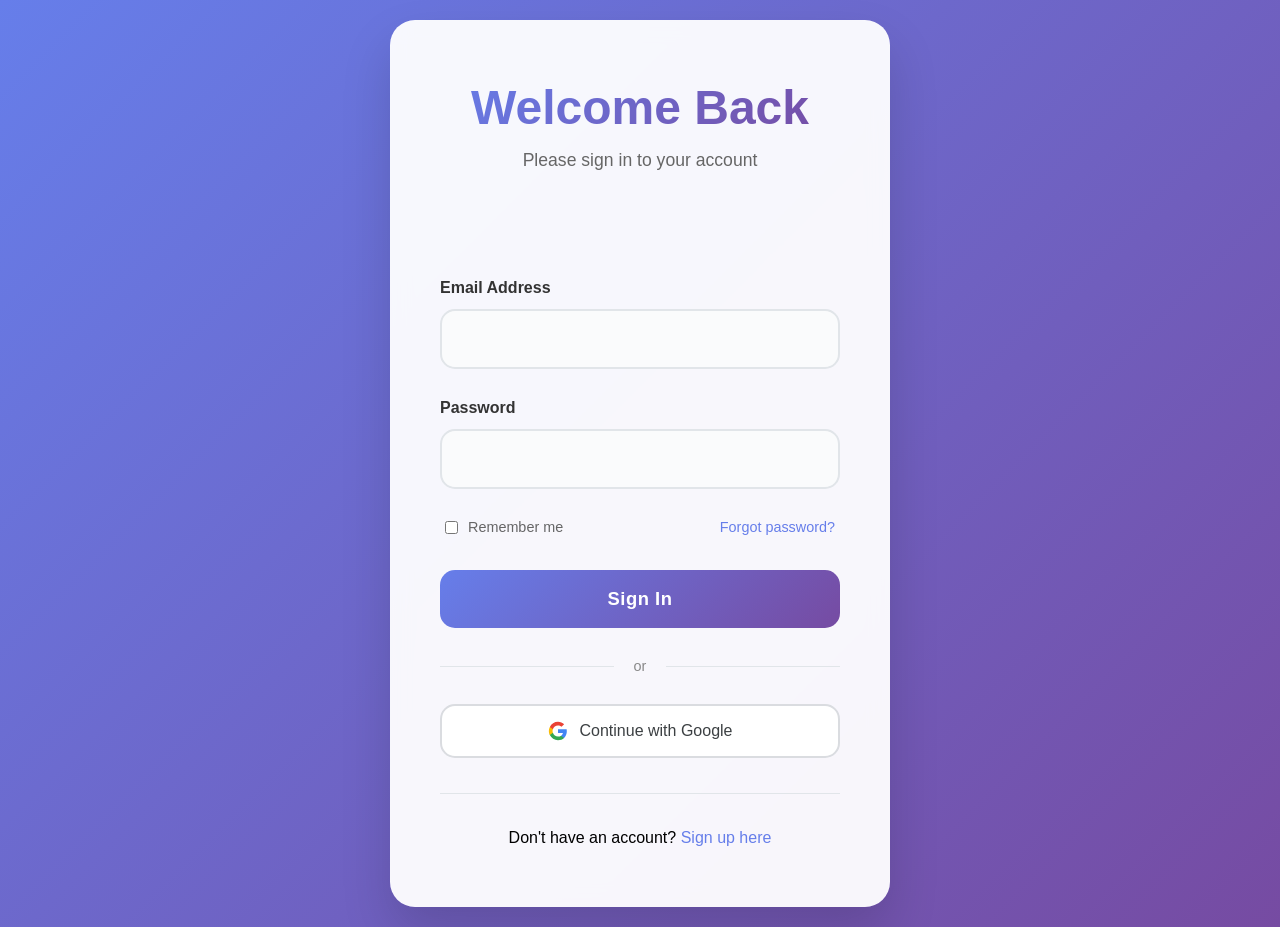
==== index.html @ 668a7d81 "Add files via upload" ====
<!DOCTYPE html>
<html lang="en">
<head>
    <meta charset="UTF-8">
    <meta name="viewport" content="width=device-width, initial-scale=1.0">
    <title>Login</title>
    <script src="https://accounts.google.com/gsi/client" async defer></script>
    <link rel="stylesheet" href="styles.css">
</head>
<body>
    <div class="login-container">
        <div class="login-header">
            <h1>Welcome Back</h1>
            <p>Please sign in to your account</p>
        </div>

        <div id="successMessage" class="success-message">
            Login successful! Redirecting...
        </div>

        <form id="loginForm">
            <div class="form-group">
                <label for="email">Email Address</label>
                <input type="email" id="email" name="email" required>
                <div class="error-message" id="emailError"></div>
            </div>

            <div class="form-group">
                <label for="password">Password</label>
                <input type="password" id="password" name="password" required>
                <div class="error-message" id="passwordError"></div>
            </div>

            <div class="form-options">
                <div class="remember-me">
                    <input type="checkbox" id="remember" name="remember">
                    <label for="remember">Remember me</label>
                </div>
                <a href="forgot-password.html" class="forgot-password">Forgot password?</a>
            </div>

            <button type="submit" class="login-btn" id="loginBtn">
                <span class="btn-text">Sign In</span>
                <div class="spinner"></div>
            </button>
        </form>

        <div class="divider">
            <span>or</span>
        </div>

        <!-- Custom Google Sign-In Button -->
        <button class="google-btn" id="googleLoginBtn">
            <svg class="google-icon" viewBox="0 0 24 24" width="20" height="20">
                <path fill="#4285F4" d="M22.56 12.25c0-.78-.07-1.53-.2-2.25H12v4.26h5.92c-.26 1.37-1.04 2.53-2.21 3.31v2.77h3.57c2.08-1.92 3.28-4.74 3.28-8.09z"/>
                <path fill="#34A853" d="M12 23c2.97 0 5.46-.98 7.28-2.66l-3.57-2.77c-.98.66-2.23 1.06-3.71 1.06-2.86 0-5.29-1.93-6.16-4.53H2.18v2.84C3.99 20.53 7.7 23 12 23z"/>
                <path fill="#FBBC05" d="M5.84 14.09c-.22-.66-.35-1.36-.35-2.09s.13-1.43.35-2.09V7.07H2.18C1.43 8.55 1 10.22 1 12s.43 3.45 1.18 4.93l2.85-2.22.81-.62z"/>
                <path fill="#EA4335" d="M12 5.38c1.62 0 3.06.56 4.21 1.64l3.15-3.15C17.45 2.09 14.97 1 12 1 7.7 1 3.99 3.47 2.18 7.07l3.66 2.84c.87-2.6 3.3-4.53 6.16-4.53z"/>
            </svg>
            <span>Continue with Google</span>
        </button>

        <!-- Hidden Google Sign-In Button (for actual OAuth) -->
        <div id="g_id_onload"
             data-client_id="YOUR_GOOGLE_CLIENT_ID_HERE"
             data-context="signin"
             data-ux_mode="redirect"
             data-login_uri="YOUR_CURRENT_PAGE_URL"
             data-callback="handleCredentialResponse"
             data-auto_prompt="false"
             data-cancel_on_tap_outside="true">
        </div>

        <!-- Popup blocked notice -->
        <div id="popupBlockedNotice" style="display: none; background: #fff3cd; color: #856404; padding: 10px; border-radius: 8px; margin-bottom: 15px; border: 1px solid #ffeaa7; font-size: 14px;">
            <strong>Popup Blocked?</strong> Please allow popups for this site or try the alternative login method below.
        </div>

        <div class="signup-link">
            Don't have an account? <a href="signup.html">Sign up here</a>
        </div>
    </div>

    <script src="script.js"></script>
</body>
</html>
---- styles.css ----
* {
    margin: 0;
    padding: 0;
    box-sizing: border-box;
}

body {
    font-family: 'Segoe UI', Tahoma, Geneva, Verdana, sans-serif;
    background: linear-gradient(135deg, #667eea 0%, #764ba2 100%);
    min-height: 100vh;
    display: flex;
    align-items: center;
    justify-content: center;
    padding: 20px;
}

.login-container {
    background: rgba(255, 255, 255, 0.95);
    backdrop-filter: blur(10px);
    padding: 60px 50px;
    border-radius: 25px;
    box-shadow: 0 25px 50px rgba(0, 0, 0, 0.15);
    width: 100%;
    max-width: 500px;
    transform: translateY(20px);
    opacity: 0;
    animation: slideUp 0.6s ease-out forwards;
}

@keyframes slideUp {
    to {
        transform: translateY(0);
        opacity: 1;
    }
}

.login-header {
    text-align: center;
    margin-bottom: 40px;
}

.login-header h1 {
    color: #333;
    font-size: 3rem;
    margin-bottom: 15px;
    background: linear-gradient(135deg, #667eea, #764ba2);
    -webkit-background-clip: text;
    -webkit-text-fill-color: transparent;
    background-clip: text;
    font-weight: 700;
}

.login-header p {
    color: #666;
    font-size: 1.1rem;
    font-weight: 400;
}

.form-group {
    margin-bottom: 30px;
    position: relative;
}

.form-group label {
    display: block;
    margin-bottom: 12px;
    color: #333;
    font-weight: 600;
    font-size: 1rem;
    transition: color 0.3s ease;
}

.form-group input {
    width: 100%;
    padding: 18px 20px;
    border: 2px solid #e1e5e9;
    border-radius: 15px;
    font-size: 1.05rem;
    transition: all 0.3s ease;
    background: #fafbfc;
}

.form-group input:focus {
    outline: none;
    border-color: #667eea;
    background: white;
    box-shadow: 0 0 0 3px rgba(102, 126, 234, 0.1);
    transform: translateY(-2px);
}

.form-group input:focus + .form-icon {
    color: #667eea;
    transform: scale(1.1);
}

.form-group.error input {
    border-color: #e74c3c;
    animation: shake 0.5s ease-in-out;
}

.form-group.success input {
    border-color: #27ae60;
}

@keyframes shake {
    0%, 100% { transform: translateX(0); }
    25% { transform: translateX(-5px); }
    75% { transform: translateX(5px); }
}

.error-message {
    color: #e74c3c;
    font-size: 0.875rem;
    margin-top: 5px;
    opacity: 0;
    transform: translateY(-10px);
    transition: all 0.3s ease;
}

.error-message.show {
    opacity: 1;
    transform: translateY(0);
}

.form-options {
    display: flex;
    justify-content: space-between;
    align-items: center;
    margin-bottom: 35px;
    padding: 0 5px;
}

.remember-me {
    display: flex;
    align-items: center;
    gap: 10px;
}

.remember-me input[type="checkbox"] {
    width: auto;
    margin: 0;
}

.remember-me label {
    margin: 0;
    color: #666;
    font-size: 0.9rem;
    cursor: pointer;
}

.forgot-password {
    color: #667eea;
    text-decoration: none;
    font-size: 0.9rem;
    transition: color 0.3s ease;
}

.forgot-password:hover {
    color: #764ba2;
}

.login-btn {
    width: 100%;
    padding: 18px 20px;
    background: linear-gradient(135deg, #667eea 0%, #764ba2 100%);
    color: white;
    border: none;
    border-radius: 15px;
    font-size: 1.15rem;
    font-weight: 700;
    cursor: pointer;
    transition: all 0.3s ease;
    position: relative;
    overflow: hidden;
    letter-spacing: 0.5px;
}

.login-btn:hover {
    transform: translateY(-2px);
    box-shadow: 0 10px 25px rgba(102, 126, 234, 0.3);
}

.login-btn:active {
    transform: translateY(0);
}

.login-btn.loading {
    pointer-events: none;
    opacity: 0.8;
}

.login-btn .spinner {
    display: none;
    width: 20px;
    height: 20px;
    border: 2px solid transparent;
    border-top: 2px solid white;
    border-radius: 50%;
    animation: spin 1s linear infinite;
    margin: 0 auto;
}

.login-btn.loading .spinner {
    display: block;
}

.login-btn.loading .btn-text {
    display: none;
}

@keyframes spin {
    to { transform: rotate(360deg); }
}

.signup-link {
    text-align: center;
    margin-top: 35px;
    padding-top: 35px;
    border-top: 1px solid #e1e5e9;
}

.divider {
    display: flex;
    align-items: center;
    margin: 30px 0;
    color: #666;
}

.divider::before,
.divider::after {
    content: '';
    flex: 1;
    height: 1px;
    background: #e1e5e9;
}

.divider span {
    padding: 0 20px;
    font-size: 0.9rem;
    font-weight: 500;
    color: #888;
}

.google-btn {
    width: 100%;
    padding: 15px 20px;
    background: white;
    border: 2px solid #dadce0;
    border-radius: 15px;
    color: #3c4043;
    font-size: 1rem;
    font-weight: 500;
    cursor: pointer;
    transition: all 0.3s ease;
    display: flex;
    align-items: center;
    justify-content: center;
    gap: 12px;
    margin-bottom: 20px;
    position: relative;
    overflow: hidden;
}

.google-btn:hover {
    background: #f8f9fa;
    border-color: #c1c7cd;
    transform: translateY(-2px);
    box-shadow: 0 8px 20px rgba(0, 0, 0, 0.12);
}

.google-btn:active {
    transform: translateY(0);
    box-shadow: 0 4px 10px rgba(0, 0, 0, 0.08);
}

.google-btn.loading {
    pointer-events: none;
    opacity: 0.7;
}

.google-btn .google-icon {
    flex-shrink: 0;
    transition: transform 0.3s ease;
}

.google-btn:hover .google-icon {
    transform: scale(1.1);
}

.google-btn .spinner {
    display: none;
    width: 16px;
    height: 16px;
    border: 2px solid transparent;
    border-top: 2px solid #4285f4;
    border-radius: 50%;
    animation: spin 1s linear infinite;
    margin-right: 8px;
}

.google-btn.loading .spinner {
    display: block;
}

.google-btn.loading .google-icon,
.google-btn.loading span {
    display: none;
}

.signup-link a {
    color: #667eea;
    text-decoration: none;
    font-weight: 500;
    transition: color 0.3s ease;
}

.signup-link a:hover {
    color: #764ba2;
}

.success-message {
    background: linear-gradient(135deg, #27ae60, #2ecc71);
    color: white;
    padding: 15px;
    border-radius: 12px;
    margin-bottom: 20px;
    opacity: 0;
    transform: translateY(-20px);
    transition: all 0.3s ease;
}

.success-message.show {
    opacity: 1;
    transform: translateY(0);
}

/* Google Sign-In Button Custom Styling */
.google-signin-container {
    width: 100%;
    margin-bottom: 20px;
}

/* Hide default Google button and use custom styling */
.google-signin-container > div {
    width: 100% !important;
}

@media (max-width: 480px) {
    .login-container {
        padding: 40px 30px;
        margin: 15px;
    }
    
    .login-header h1 {
        font-size: 2.5rem;
    }
}
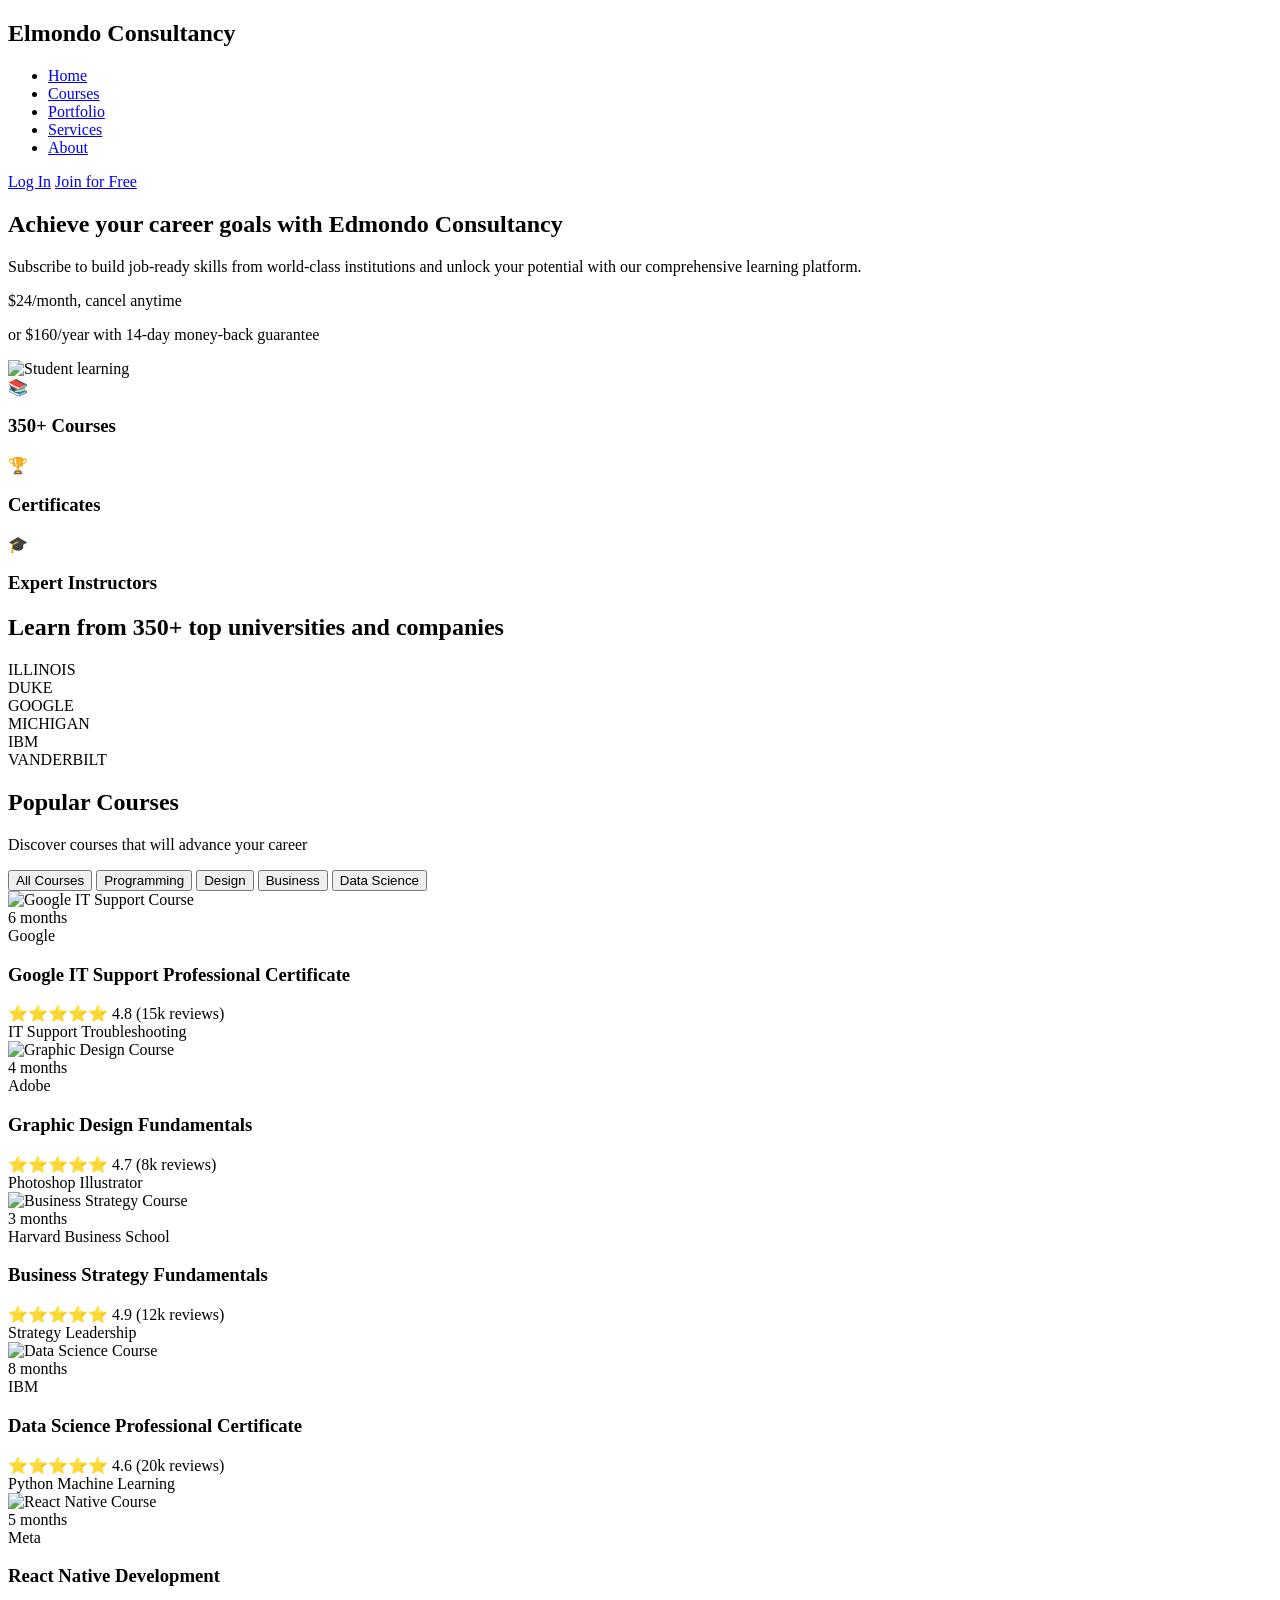
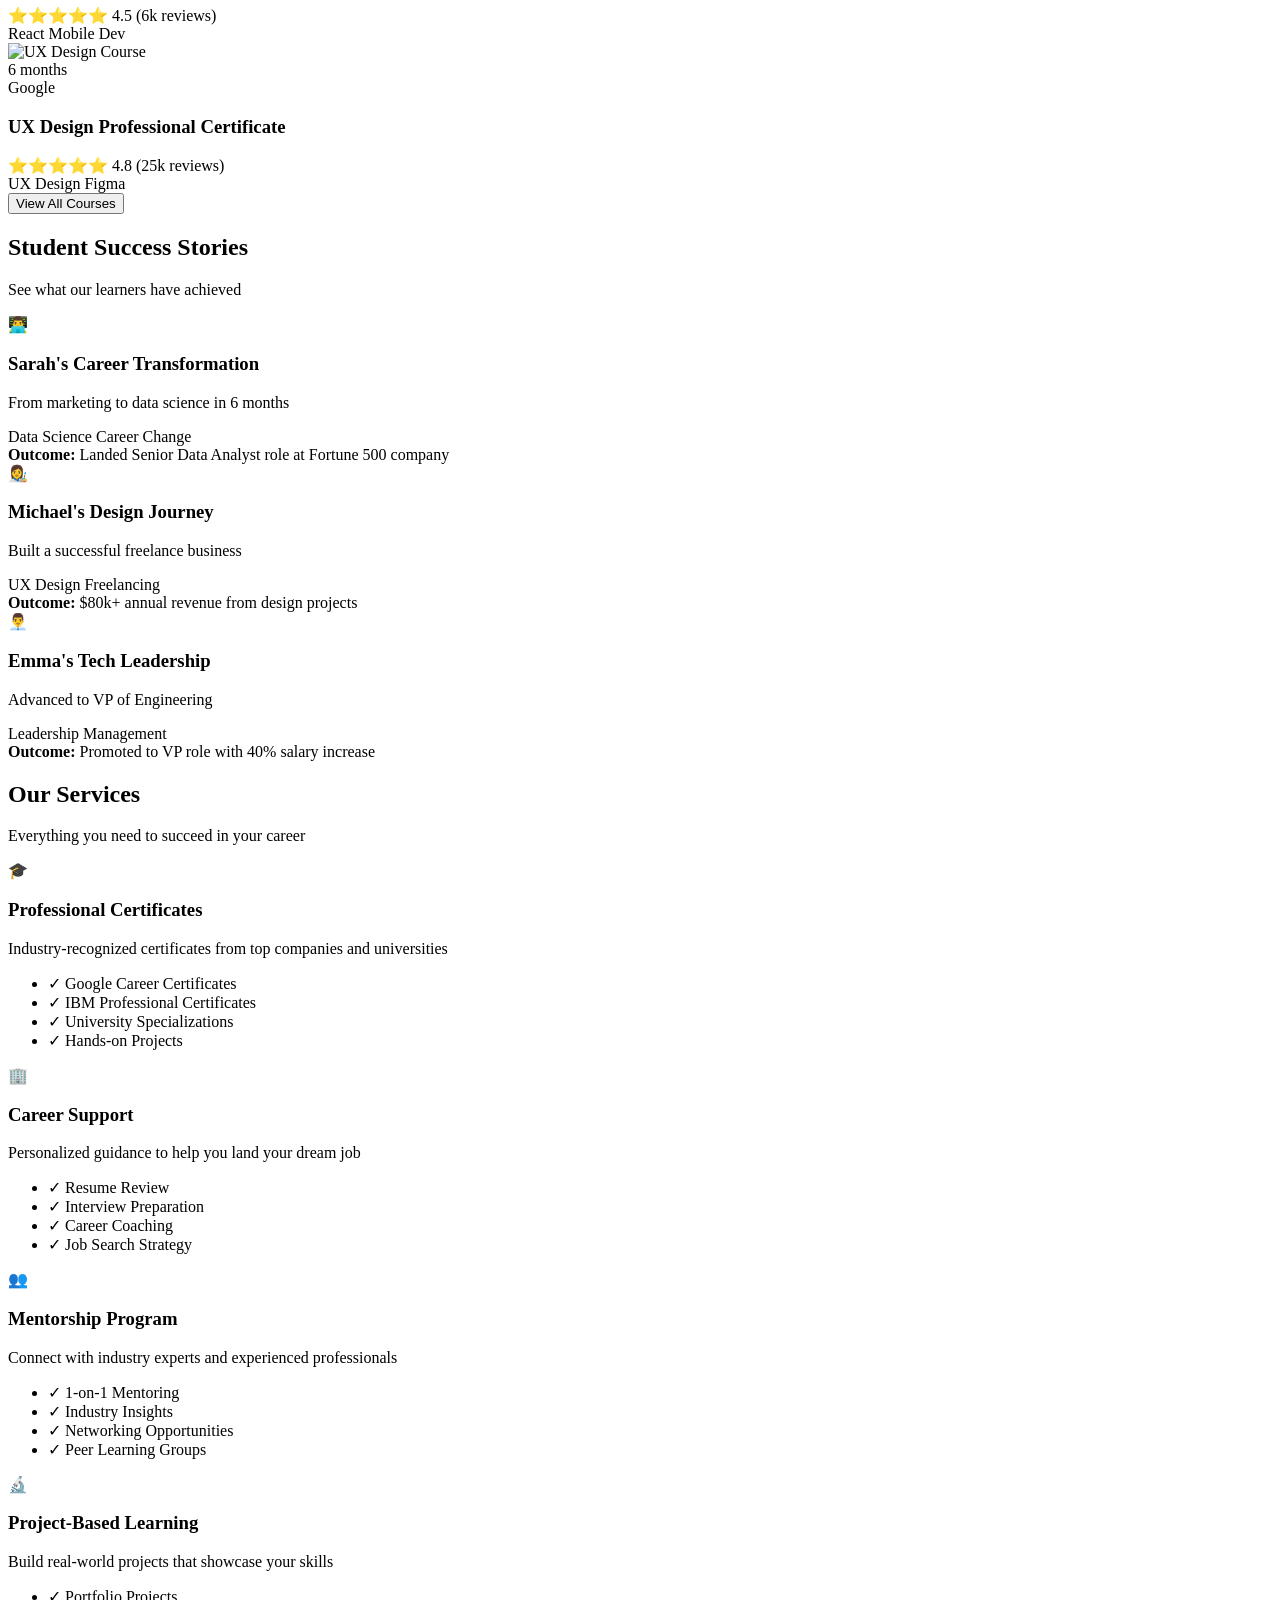
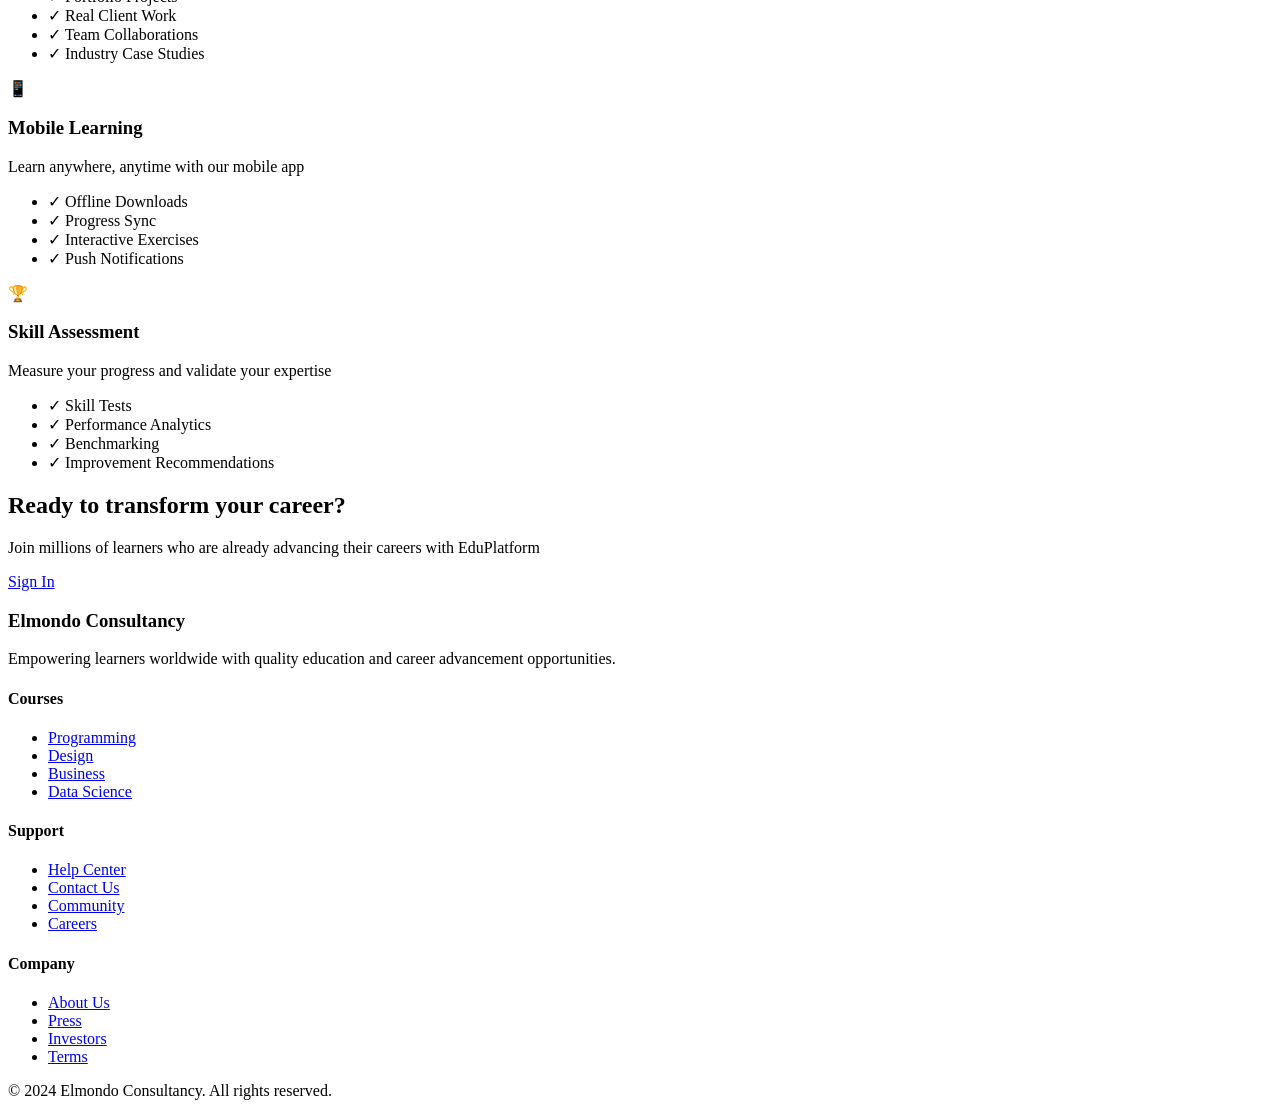
==== commit e6173fe4: "Update index.html" ====
--- a/index.html
+++ b/index.html
@@ -3,84 +3,459 @@
 <head>
     <meta charset="UTF-8">
     <meta name="viewport" content="width=device-width, initial-scale=1.0">
-    <title>Login</title>
-    <script src="https://accounts.google.com/gsi/client" async defer></script>
-    <link rel="stylesheet" href="styles.css">
+    <title>EduPlatform - Learn from the Best</title>
+    <link rel="stylesheet" href="homepage-styles.css">
 </head>
 <body>
-    <div class="login-container">
-        <div class="login-header">
-            <h1>Welcome Back</h1>
-            <p>Please sign in to your account</p>
-        </div>
-
-        <div id="successMessage" class="success-message">
-            Login successful! Redirecting...
-        </div>
-
-        <form id="loginForm">
-            <div class="form-group">
-                <label for="email">Email Address</label>
-                <input type="email" id="email" name="email" required>
-                <div class="error-message" id="emailError"></div>
-            </div>
-
-            <div class="form-group">
-                <label for="password">Password</label>
-                <input type="password" id="password" name="password" required>
-                <div class="error-message" id="passwordError"></div>
-            </div>
-
-            <div class="form-options">
-                <div class="remember-me">
-                    <input type="checkbox" id="remember" name="remember">
-                    <label for="remember">Remember me</label>
-                </div>
-                <a href="forgot-password.html" class="forgot-password">Forgot password?</a>
-            </div>
-
-            <button type="submit" class="login-btn" id="loginBtn">
-                <span class="btn-text">Sign In</span>
-                <div class="spinner"></div>
-            </button>
-        </form>
-
-        <div class="divider">
-            <span>or</span>
-        </div>
-
-        <!-- Custom Google Sign-In Button -->
-        <button class="google-btn" id="googleLoginBtn">
-            <svg class="google-icon" viewBox="0 0 24 24" width="20" height="20">
-                <path fill="#4285F4" d="M22.56 12.25c0-.78-.07-1.53-.2-2.25H12v4.26h5.92c-.26 1.37-1.04 2.53-2.21 3.31v2.77h3.57c2.08-1.92 3.28-4.74 3.28-8.09z"/>
-                <path fill="#34A853" d="M12 23c2.97 0 5.46-.98 7.28-2.66l-3.57-2.77c-.98.66-2.23 1.06-3.71 1.06-2.86 0-5.29-1.93-6.16-4.53H2.18v2.84C3.99 20.53 7.7 23 12 23z"/>
-                <path fill="#FBBC05" d="M5.84 14.09c-.22-.66-.35-1.36-.35-2.09s.13-1.43.35-2.09V7.07H2.18C1.43 8.55 1 10.22 1 12s.43 3.45 1.18 4.93l2.85-2.22.81-.62z"/>
-                <path fill="#EA4335" d="M12 5.38c1.62 0 3.06.56 4.21 1.64l3.15-3.15C17.45 2.09 14.97 1 12 1 7.7 1 3.99 3.47 2.18 7.07l3.66 2.84c.87-2.6 3.3-4.53 6.16-4.53z"/>
-            </svg>
-            <span>Continue with Google</span>
-        </button>
-
-        <!-- Hidden Google Sign-In Button (for actual OAuth) -->
-        <div id="g_id_onload"
-             data-client_id="YOUR_GOOGLE_CLIENT_ID_HERE"
-             data-context="signin"
-             data-ux_mode="redirect"
-             data-login_uri="YOUR_CURRENT_PAGE_URL"
-             data-callback="handleCredentialResponse"
-             data-auto_prompt="false"
-             data-cancel_on_tap_outside="true">
-        </div>
-
-        <!-- Popup blocked notice -->
-        <div id="popupBlockedNotice" style="display: none; background: #fff3cd; color: #856404; padding: 10px; border-radius: 8px; margin-bottom: 15px; border: 1px solid #ffeaa7; font-size: 14px;">
-            <strong>Popup Blocked?</strong> Please allow popups for this site or try the alternative login method below.
-        </div>
-
-        <div class="signup-link">
-            Don't have an account? <a href="signup.html">Sign up here</a>
-        </div>
-    </div>
-
-    <script src="script.js"></script>
+    <!-- Navigation -->
+    <nav class="navbar">
+        <div class="nav-container">
+            <div class="nav-logo">
+                <h2>Elmondo Consultancy</h2>
+            </div>
+            <ul class="nav-menu">
+                <li class="nav-item">
+                    <a href="#home" class="nav-link">Home</a>
+                </li>
+                <li class="nav-item">
+                    <a href="#courses" class="nav-link">Courses</a>
+                </li>
+                <li class="nav-item">
+                    <a href="#portfolio" class="nav-link">Portfolio</a>
+                </li>
+                <li class="nav-item">
+                    <a href="#services" class="nav-link">Services</a>
+                </li>
+                <li class="nav-item">
+                    <a href="#about" class="nav-link">About</a>
+                </li>
+            </ul>
+            <div class="nav-auth">
+                <a href="login.html" class="login-link">Log In</a>
+                <a href="signup.html" class="signup-btn">Join for Free</a>
+            </div>
+            <div class="hamburger">
+                <span class="bar"></span>
+                <span class="bar"></span>
+                <span class="bar"></span>
+            </div>
+        </div>
+    </nav>
+
+    <!-- Hero Section -->
+    <section id="home" class="hero">
+        <div class="hero-container">
+            <div class="hero-content">
+                <h1 class="hero-title">
+                    Achieve your career goals with
+                    <span class="highlight">Edmondo Consultancy</span>
+                </h1>
+                <p class="hero-description">
+                    Subscribe to build job-ready skills from world-class institutions and unlock your potential with our comprehensive learning platform.
+                </p>
+                <div class="hero-pricing">
+                    <p class="pricing-text">$24/month, cancel anytime</p>
+                </div>
+                <div class="hero-buttons">
+                    <p class="guarantee-text">or $160/year with 14-day money-back guarantee</p>
+                </div>
+            </div>
+            <div class="hero-image">
+                <div class="hero-visual">
+                    <!-- Replace the src attribute with your image path -->
+                    <img src="your-hero-image.jpg" alt="Student learning" class="main-hero-image">
+                    
+                    <!-- Floating cards overlay on the image -->
+                    <div class="floating-card card-1">
+                        <div class="card-icon">📚</div>
+                        <h3>350+ Courses</h3>
+                    </div>
+                    <div class="floating-card card-2">
+                        <div class="card-icon">🏆</div>
+                        <h3>Certificates</h3>
+                    </div>
+                    <div class="floating-card card-3">
+                        <div class="card-icon">🎓</div>
+                        <h3>Expert Instructors</h3>
+                    </div>
+                </div>
+            </div>
+        </div>
+    </section>
+
+    <!-- Universities Section -->
+    <section class="universities">
+        <div class="container">
+            <h2 class="section-title">Learn from 350+ top universities and companies</h2>
+            <div class="universities-grid">
+                <div class="university-logo">
+                    <div class="logo-placeholder">ILLINOIS</div>
+                </div>
+                <div class="university-logo">
+                    <div class="logo-placeholder">DUKE</div>
+                </div>
+                <div class="university-logo">
+                    <div class="logo-placeholder">GOOGLE</div>
+                </div>
+                <div class="university-logo">
+                    <div class="logo-placeholder">MICHIGAN</div>
+                </div>
+                <div class="university-logo">
+                    <div class="logo-placeholder">IBM</div>
+                </div>
+                <div class="university-logo">
+                    <div class="logo-placeholder">VANDERBILT</div>
+                </div>
+            </div>
+        </div>
+    </section>
+
+    <!-- Courses Section -->
+    <section id="courses" class="courses">
+        <div class="container">
+            <h2 class="section-title">Popular Courses</h2>
+            <p class="section-subtitle">Discover courses that will advance your career</p>
+            
+            <div class="course-categories">
+                <button class="category-btn active" data-category="all">All Courses</button>
+                <button class="category-btn" data-category="programming">Programming</button>
+                <button class="category-btn" data-category="design">Design</button>
+                <button class="category-btn" data-category="business">Business</button>
+                <button class="category-btn" data-category="data">Data Science</button>
+            </div>
+
+            <div class="courses-grid">
+                <div class="course-card" data-category="programming">
+                    <div class="course-image">
+                        <img src="images/google-it-support.jpg" alt="Google IT Support Course" class="course-img">
+                        <div class="course-overlay">
+                            <span class="course-duration">6 months</span>
+                        </div>
+                    </div>
+                    <div class="course-content">
+                        <div class="course-provider">Google</div>
+                        <h3 class="course-title">Google IT Support Professional Certificate</h3>
+                        <div class="course-rating">
+                            <span class="stars">⭐⭐⭐⭐⭐</span>
+                            <span class="rating-text">4.8 (15k reviews)</span>
+                        </div>
+                        <div class="course-skills">
+                            <span class="skill-tag">IT Support</span>
+                            <span class="skill-tag">Troubleshooting</span>
+                        </div>
+                    </div>
+                </div>
+
+                <div class="course-card" data-category="design">
+                    <div class="course-image">
+                        <img src="images/graphic-design.jpg" alt="Graphic Design Course" class="course-img">
+                        <div class="course-overlay">
+                            <span class="course-duration">4 months</span>
+                        </div>
+                    </div>
+                    <div class="course-content">
+                        <div class="course-provider">Adobe</div>
+                        <h3 class="course-title">Graphic Design Fundamentals</h3>
+                        <div class="course-rating">
+                            <span class="stars">⭐⭐⭐⭐⭐</span>
+                            <span class="rating-text">4.7 (8k reviews)</span>
+                        </div>
+                        <div class="course-skills">
+                            <span class="skill-tag">Photoshop</span>
+                            <span class="skill-tag">Illustrator</span>
+                        </div>
+                    </div>
+                </div>
+
+                <div class="course-card" data-category="business">
+                    <div class="course-image">
+                        <img src="images/business-strategy.jpg" alt="Business Strategy Course" class="course-img">
+                        <div class="course-overlay">
+                            <span class="course-duration">3 months</span>
+                        </div>
+                    </div>
+                    <div class="course-content">
+                        <div class="course-provider">Harvard Business School</div>
+                        <h3 class="course-title">Business Strategy Fundamentals</h3>
+                        <div class="course-rating">
+                            <span class="stars">⭐⭐⭐⭐⭐</span>
+                            <span class="rating-text">4.9 (12k reviews)</span>
+                        </div>
+                        <div class="course-skills">
+                            <span class="skill-tag">Strategy</span>
+                            <span class="skill-tag">Leadership</span>
+                        </div>
+                    </div>
+                </div>
+
+                <div class="course-card" data-category="data">
+                    <div class="course-image">
+                        <img src="images/data-science.jpg" alt="Data Science Course" class="course-img">
+                        <div class="course-overlay">
+                            <span class="course-duration">8 months</span>
+                        </div>
+                    </div>
+                    <div class="course-content">
+                        <div class="course-provider">IBM</div>
+                        <h3 class="course-title">Data Science Professional Certificate</h3>
+                        <div class="course-rating">
+                            <span class="stars">⭐⭐⭐⭐⭐</span>
+                            <span class="rating-text">4.6 (20k reviews)</span>
+                        </div>
+                        <div class="course-skills">
+                            <span class="skill-tag">Python</span>
+                            <span class="skill-tag">Machine Learning</span>
+                        </div>
+                    </div>
+                </div>
+
+                <div class="course-card" data-category="programming">
+                    <div class="course-image">
+                        <img src="images/react-native.jpg" alt="React Native Course" class="course-img">
+                        <div class="course-overlay">
+                            <span class="course-duration">5 months</span>
+                        </div>
+                    </div>
+                    <div class="course-content">
+                        <div class="course-provider">Meta</div>
+                        <h3 class="course-title">React Native Development</h3>
+                        <div class="course-rating">
+                            <span class="stars">⭐⭐⭐⭐⭐</span>
+                            <span class="rating-text">4.5 (6k reviews)</span>
+                        </div>
+                        <div class="course-skills">
+                            <span class="skill-tag">React</span>
+                            <span class="skill-tag">Mobile Dev</span>
+                        </div>
+                    </div>
+                </div>
+
+                <div class="course-card" data-category="design">
+                    <div class="course-image">
+                        <img src="images/ux-design.jpg" alt="UX Design Course" class="course-img">
+                        <div class="course-overlay">
+                            <span class="course-duration">6 months</span>
+                        </div>
+                    </div>
+                    <div class="course-content">
+                        <div class="course-provider">Google</div>
+                        <h3 class="course-title">UX Design Professional Certificate</h3>
+                        <div class="course-rating">
+                            <span class="stars">⭐⭐⭐⭐⭐</span>
+                            <span class="rating-text">4.8 (25k reviews)</span>
+                        </div>
+                        <div class="course-skills">
+                            <span class="skill-tag">UX Design</span>
+                            <span class="skill-tag">Figma</span>
+                        </div>
+                    </div>
+                </div>
+            </div>
+
+            <div class="view-more">
+                <button class="view-more-btn">View All Courses</button>
+            </div>
+        </div>
+    </section>
+
+    <!-- Portfolio Section -->
+    <section id="portfolio" class="portfolio">
+        <div class="container">
+            <h2 class="section-title">Student Success Stories</h2>
+            <p class="section-subtitle">See what our learners have achieved</p>
+            
+            <div class="portfolio-grid">
+                <div class="portfolio-item">
+                    <div class="portfolio-image">
+                        <div class="portfolio-placeholder">👨‍💻</div>
+                    </div>
+                    <div class="portfolio-content">
+                        <h3>Sarah's Career Transformation</h3>
+                        <p>From marketing to data science in 6 months</p>
+                        <div class="portfolio-tags">
+                            <span class="tag">Data Science</span>
+                            <span class="tag">Career Change</span>
+                        </div>
+                        <div class="portfolio-outcome">
+                            <strong>Outcome:</strong> Landed Senior Data Analyst role at Fortune 500 company
+                        </div>
+                    </div>
+                </div>
+
+                <div class="portfolio-item">
+                    <div class="portfolio-image">
+                        <div class="portfolio-placeholder">👩‍🎨</div>
+                    </div>
+                    <div class="portfolio-content">
+                        <h3>Michael's Design Journey</h3>
+                        <p>Built a successful freelance business</p>
+                        <div class="portfolio-tags">
+                            <span class="tag">UX Design</span>
+                            <span class="tag">Freelancing</span>
+                        </div>
+                        <div class="portfolio-outcome">
+                            <strong>Outcome:</strong> $80k+ annual revenue from design projects
+                        </div>
+                    </div>
+                </div>
+
+                <div class="portfolio-item">
+                    <div class="portfolio-image">
+                        <div class="portfolio-placeholder">👨‍💼</div>
+                    </div>
+                    <div class="portfolio-content">
+                        <h3>Emma's Tech Leadership</h3>
+                        <p>Advanced to VP of Engineering</p>
+                        <div class="portfolio-tags">
+                            <span class="tag">Leadership</span>
+                            <span class="tag">Management</span>
+                        </div>
+                        <div class="portfolio-outcome">
+                            <strong>Outcome:</strong> Promoted to VP role with 40% salary increase
+                        </div>
+                    </div>
+                </div>
+            </div>
+        </div>
+    </section>
+
+    <!-- Services Section -->
+    <section id="services" class="services">
+        <div class="container">
+            <h2 class="section-title">Our Services</h2>
+            <p class="section-subtitle">Everything you need to succeed in your career</p>
+            
+            <div class="services-grid">
+                <div class="service-card">
+                    <div class="service-icon">🎓</div>
+                    <h3>Professional Certificates</h3>
+                    <p>Industry-recognized certificates from top companies and universities</p>
+                    <ul class="service-features">
+                        <li>✓ Google Career Certificates</li>
+                        <li>✓ IBM Professional Certificates</li>
+                        <li>✓ University Specializations</li>
+                        <li>✓ Hands-on Projects</li>
+                    </ul>
+                </div>
+
+                <div class="service-card">
+                    <div class="service-icon">🏢</div>
+                    <h3>Career Support</h3>
+                    <p>Personalized guidance to help you land your dream job</p>
+                    <ul class="service-features">
+                        <li>✓ Resume Review</li>
+                        <li>✓ Interview Preparation</li>
+                        <li>✓ Career Coaching</li>
+                        <li>✓ Job Search Strategy</li>
+                    </ul>
+                </div>
+
+                <div class="service-card">
+                    <div class="service-icon">👥</div>
+                    <h3>Mentorship Program</h3>
+                    <p>Connect with industry experts and experienced professionals</p>
+                    <ul class="service-features">
+                        <li>✓ 1-on-1 Mentoring</li>
+                        <li>✓ Industry Insights</li>
+                        <li>✓ Networking Opportunities</li>
+                        <li>✓ Peer Learning Groups</li>
+                    </ul>
+                </div>
+
+                <div class="service-card">
+                    <div class="service-icon">🔬</div>
+                    <h3>Project-Based Learning</h3>
+                    <p>Build real-world projects that showcase your skills</p>
+                    <ul class="service-features">
+                        <li>✓ Portfolio Projects</li>
+                        <li>✓ Real Client Work</li>
+                        <li>✓ Team Collaborations</li>
+                        <li>✓ Industry Case Studies</li>
+                    </ul>
+                </div>
+
+                <div class="service-card">
+                    <div class="service-icon">📱</div>
+                    <h3>Mobile Learning</h3>
+                    <p>Learn anywhere, anytime with our mobile app</p>
+                    <ul class="service-features">
+                        <li>✓ Offline Downloads</li>
+                        <li>✓ Progress Sync</li>
+                        <li>✓ Interactive Exercises</li>
+                        <li>✓ Push Notifications</li>
+                    </ul>
+                </div>
+
+                <div class="service-card">
+                    <div class="service-icon">🏆</div>
+                    <h3>Skill Assessment</h3>
+                    <p>Measure your progress and validate your expertise</p>
+                    <ul class="service-features">
+                        <li>✓ Skill Tests</li>
+                        <li>✓ Performance Analytics</li>
+                        <li>✓ Benchmarking</li>
+                        <li>✓ Improvement Recommendations</li>
+                    </ul>
+                </div>
+            </div>
+        </div>
+    </section>
+
+    <!-- Call to Action Section -->
+    <section class="cta-section">
+        <div class="container">
+            <div class="cta-content">
+                <h2>Ready to transform your career?</h2>
+                <p>Join millions of learners who are already advancing their careers with EduPlatform</p>
+                <div class="cta-buttons">
+                    <a href="login.html" class="cta-secondary">Sign In</a>
+                </div>
+            </div>
+        </div>
+    </section>
+
+    <!-- Footer -->
+    <footer class="footer">
+        <div class="container">
+            <div class="footer-content">
+                <div class="footer-section">
+                    <h3>Elmondo Consultancy</h3>
+                    <p>Empowering learners worldwide with quality education and career advancement opportunities.</p>
+                </div>
+                <div class="footer-section">
+                    <h4>Courses</h4>
+                    <ul>
+                        <li><a href="#programming">Programming</a></li>
+                        <li><a href="#design">Design</a></li>
+                        <li><a href="#business">Business</a></li>
+                        <li><a href="#data">Data Science</a></li>
+                    </ul>
+                </div>
+                <div class="footer-section">
+                    <h4>Support</h4>
+                    <ul>
+                        <li><a href="#help">Help Center</a></li>
+                        <li><a href="#contact">Contact Us</a></li>
+                        <li><a href="#community">Community</a></li>
+                        <li><a href="#careers">Careers</a></li>
+                    </ul>
+                </div>
+                <div class="footer-section">
+                    <h4>Company</h4>
+                    <ul>
+                        <li><a href="#about">About Us</a></li>
+                        <li><a href="#press">Press</a></li>
+                        <li><a href="#investors">Investors</a></li>
+                        <li><a href="#terms">Terms</a></li>
+                    </ul>
+                </div>
+            </div>
+            <div class="footer-bottom">
+                <p>&copy; 2024 Elmondo Consultancy. All rights reserved.</p>
+            </div>
+        </div>
+    </footer>
+
+    <script src="homepage-script.js"></script>
 </body>
-</html>+</html>
